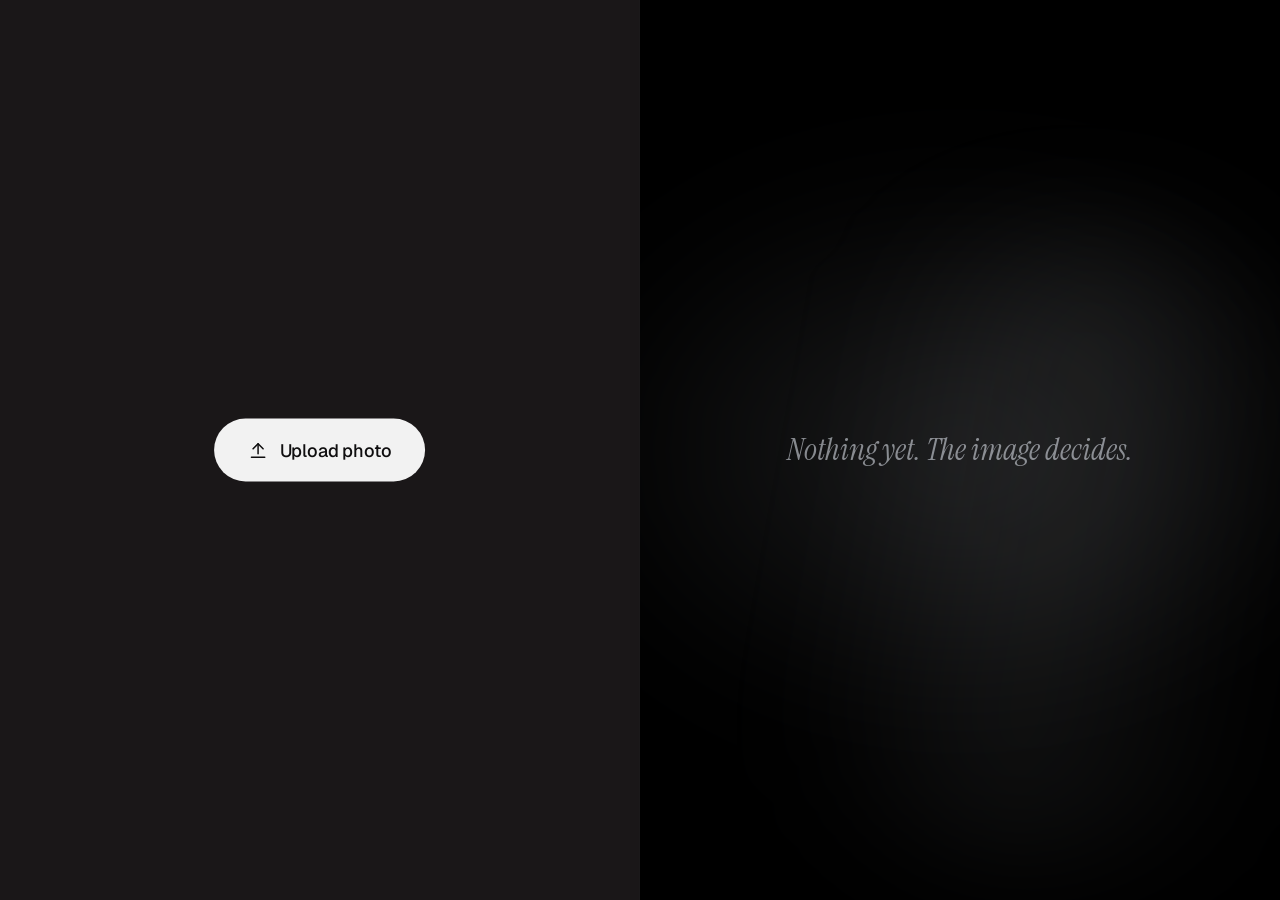
==== index.html @ 2c3cee0a "Add prototype skeleton: fake upload, reading moment, veil, end screen Two halves (photo left, design" ====
<!doctype html>
<html lang="en">
<head>
  <meta charset="utf-8">
  <meta name="viewport" content="width=device-width, initial-scale=1, viewport-fit=cover">
  <title>Color Shift</title>
  <meta name="description" content="Upload a photo, get a pushed design direction for a music app.">
  <meta name="theme-color" content="#0f0e0f">
  <link rel="preconnect" href="https://fonts.googleapis.com">
  <link rel="preconnect" href="https://fonts.gstatic.com" crossorigin>
  <link href="https://fonts.googleapis.com/css2?family=Geist:wght@400;500&family=Geist+Mono:wght@400&family=Instrument+Serif:ital@0;1&display=swap" rel="stylesheet">
  <link rel="stylesheet" href="app.css">
</head>
<body>
  <main class="app">

    <!-- LEFT HALF: the "uploaded" inspiration photo -->
    <section class="source" id="source" aria-label="Inspiration photo">
      <img class="source__photo" id="photo" alt="">

      <a class="source__credit" id="credit" target="_blank" rel="noopener"></a>

      <button class="refresh" id="refresh" type="button" aria-label="Upload again" title="Upload again">
        <svg viewBox="0 0 24 24" width="20" height="20" fill="none" stroke="currentColor"
             stroke-width="1.8" stroke-linecap="round" stroke-linejoin="round" aria-hidden="true">
          <path d="M20 12a8 8 0 1 1-2.34-5.66"/>
          <path d="M20 4v5h-5"/>
        </svg>
      </button>

      <button class="upload" id="upload" type="button">
        <svg viewBox="0 0 24 24" width="20" height="20" fill="none" stroke="currentColor"
             stroke-width="1.8" stroke-linecap="round" stroke-linejoin="round" aria-hidden="true">
          <path d="M12 16V4"/><path d="M6 10l6-6 6 6"/><path d="M4 20h16"/>
        </svg>
        Upload photo
      </button>
    </section>

    <!-- RIGHT HALF: waiting veil → fake reading → the design -->
    <section class="design" id="design" aria-label="Design direction">
      <div class="veil" aria-hidden="true">
        <div class="veil__layer veil__layer--a"></div>
        <div class="veil__layer veil__layer--b"></div>
      </div>

      <p class="waiting" id="waiting">Nothing yet. The image decides.</p>

      <ol class="reading" id="reading" aria-live="polite"></ol>

      <div class="stage" id="stage">
        <div class="screen" id="screen">
          <!-- The music app screen gets built in step 3. -->
        </div>
      </div>

      <footer class="design__bar" id="designBar">
        <span class="design__name" id="styleName"></span>
        <span class="design__words" id="styleWords"></span>
      </footer>
    </section>

    <!-- END STATE: after the 4th photo -->
    <section class="end" id="end" aria-label="End" hidden>
      <div class="veil" aria-hidden="true">
        <div class="veil__layer veil__layer--a"></div>
        <div class="veil__layer veil__layer--b"></div>
      </div>
      <h1 class="end__title">That's the whole playlist.</h1>
      <p class="end__sub">Four photos, four moods. Hit replay?</p>
      <button class="upload end__button" id="restart" type="button">Start over</button>
    </section>

  </main>

  <script src="data/recipes.js"></script>
  <script src="app.js"></script>
</body>
</html>
---- app.css ----
/* ── Tool chrome (quiet, near-black — same scale as MDS's Color Shift) ── */
:root {
  --canvas: #0f0e0f;
  --surface: #1a1718;
  --stroke: #303030;
  --border: #1b191a;
  --silver: 214 218 226;          /* used as rgb(var(--silver) / alpha) */
  --text: #ededed;
  --text-dim: rgb(255 255 255 / 0.55);

  --sans: "Geist", system-ui, sans-serif;
  --mono: "Geist Mono", ui-monospace, monospace;
  --serif: "Instrument Serif", Georgia, serif;

  --ease: cubic-bezier(0.23, 1, 0.32, 1);
}

* { box-sizing: border-box; }

html, body {
  height: 100%;
  margin: 0;
  background: var(--canvas);
  color: var(--text);
  font-family: var(--sans);
  -webkit-font-smoothing: antialiased;
  overflow: hidden;
}

button { font: inherit; color: inherit; cursor: pointer; }
button:active { transform: scale(0.96); }

.app {
  display: grid;
  grid-template-columns: 1fr 1fr;
  height: 100dvh;
}

/* ── Left half: the photo ───────────────────────────────────────────── */
.source {
  position: relative;
  overflow: hidden;
  background: var(--surface);
  border-right: 1px solid var(--border);
}

.source__photo {
  position: absolute;
  inset: 0;
  width: 100%;
  height: 100%;
  object-fit: cover;
  opacity: 0;
  transform: scale(1.03);
  transition: opacity 0.8s var(--ease), transform 1.6s var(--ease);
}
.has-photo .source__photo { opacity: 1; transform: scale(1); }

.source__credit {
  position: absolute;
  top: 18px;
  left: 20px;
  font-family: var(--mono);
  font-size: 11px;
  letter-spacing: 0.02em;
  color: rgb(255 255 255 / 0.75);
  text-decoration: none;
  text-shadow: 0 1px 8px rgb(0 0 0 / 0.5);
  opacity: 0;
  transition: opacity 0.6s var(--ease), color 0.2s;
}
.source__credit:hover { color: #fff; }
.has-photo .source__credit { opacity: 1; }

/* Big centered button — only before the first upload */
.upload {
  position: absolute;
  top: 50%;
  left: 50%;
  translate: -50% -50%;
  display: inline-flex;
  align-items: center;
  gap: 12px;
  padding: 20px 34px;
  border: 0;
  border-radius: 999px;
  background: #f2f2f2;
  color: #0f0e0f;
  font-size: 18px;
  font-weight: 500;
  letter-spacing: -0.01em;
  transition: transform 0.2s var(--ease), background 0.2s, opacity 0.4s var(--ease);
}
.upload:hover { background: #fff; }
.has-photo .upload { opacity: 0; pointer-events: none; }

/* Small refresh icon — top right, once a photo is in */
.refresh {
  position: absolute;
  top: 12px;
  right: 14px;
  display: grid;
  place-items: center;
  width: 40px;
  height: 40px;
  border: 1px solid rgb(255 255 255 / 0.18);
  border-radius: 50%;
  background: rgb(0 0 0 / 0.35);
  -webkit-backdrop-filter: blur(10px);
  backdrop-filter: blur(10px);
  color: #fff;
  opacity: 0;
  pointer-events: none;
  transition: opacity 0.4s var(--ease), background 0.2s, transform 0.2s var(--ease);
}
.refresh:hover { background: rgb(0 0 0 / 0.55); }
.refresh:hover svg { rotate: 40deg; }
.refresh svg { transition: rotate 0.4s var(--ease); }
.has-photo .refresh { opacity: 1; pointer-events: auto; }
.is-reading .refresh { opacity: 0.35; pointer-events: none; }

/* ── Right half: waiting / reading / design ─────────────────────────── */
.design {
  position: relative;
  overflow: hidden;
  background: #000;
}

/* The silver veil: two soft, blurred bands drifting up and down, slowly */
.veil {
  position: absolute;
  inset: 0;
  pointer-events: none;
  transition: opacity 1s var(--ease);
}
.veil__layer {
  position: absolute;
  left: -20%;
  right: -20%;
  height: 70%;
  filter: blur(60px);
  border-radius: 50%;
}
.veil__layer--a {
  top: 15%;
  background: radial-gradient(ellipse at center, rgb(var(--silver) / 0.13), transparent 65%);
  animation: drift 16s ease-in-out infinite alternate;
}
.veil__layer--b {
  top: 25%;
  left: 10%;
  background: linear-gradient(100deg, transparent 20%, rgb(var(--silver) / 0.08) 50%, transparent 80%);
  animation: drift 23s ease-in-out -8s infinite alternate-reverse;
}
@keyframes drift {
  from { transform: translateY(-28%) rotate(-3deg); }
  to   { transform: translateY(28%)  rotate(2deg); }
}

.waiting {
  position: absolute;
  inset: 0;
  display: grid;
  place-items: center;
  margin: 0;
  padding: 24px;
  text-align: center;
  font-family: var(--serif);
  font-style: italic;
  font-size: clamp(22px, 2.4vw, 34px);
  color: rgb(var(--silver) / 0.6);
  transition: opacity 0.6s var(--ease);
}
.has-photo .waiting { opacity: 0; }

/* Fake "reading your photo…" lines */
.reading {
  position: absolute;
  top: 50%;
  left: 50%;
  translate: -50% -50%;
  margin: 0;
  padding: 0;
  list-style: none;
  font-family: var(--mono);
  font-size: 12px;
  letter-spacing: 0.04em;
  color: rgb(var(--silver) / 0.7);
  text-align: center;
  line-height: 2;
}
.reading li {
  opacity: 0;
  translate: 0 6px;
  animation: line-in 0.5s var(--ease) forwards;
}
.reading li.is-done { color: rgb(var(--silver) / 0.3); }
.reading li.is-words {
  margin-top: 10px;
  font-family: var(--serif);
  font-style: italic;
  font-size: 22px;
  letter-spacing: 0;
  color: rgb(var(--silver) / 0.9);
}
@keyframes line-in { to { opacity: 1; translate: 0 0; } }

/* The design: a 1440×900 desktop screen, scaled to fit the half */
.stage {
  position: absolute;
  inset: 0 0 52px 0;
  display: grid;
  place-items: center;
  opacity: 0;
  pointer-events: none;
  transition: opacity 0.9s var(--ease);
}
.screen {
  width: 1440px;
  height: 900px;
  flex: none;
  border-radius: 14px;
  overflow: hidden;
  box-shadow: 0 30px 80px rgb(0 0 0 / 0.6), 0 0 0 1px rgb(255 255 255 / 0.06);
  transform-origin: center;
  transform: scale(var(--fit, 0.4)) translateY(12px);
  transition: transform 1.1s var(--ease);
}
.has-design .stage { opacity: 1; pointer-events: auto; }
.has-design .screen { transform: scale(var(--fit, 0.4)); }
.has-design .veil,
.is-reading .waiting { opacity: 0; }

/* Skeleton placeholder content (replaced in step 3) */
.placeholder {
  height: 100%;
  display: grid;
  place-content: center;
  gap: 18px;
  text-align: center;
  font-family: var(--mono);
  font-size: 22px;
  color: rgb(0 0 0 / 0.55);
}
.placeholder strong {
  font-family: var(--serif);
  font-weight: 400;
  font-size: 120px;
  line-height: 1;
  color: rgb(0 0 0 / 0.8);
}

/* Bottom bar under the design: style name + mood words (later: score, copy buttons) */
.design__bar {
  position: absolute;
  left: 0;
  right: 0;
  bottom: 0;
  height: 52px;
  display: flex;
  align-items: center;
  gap: 14px;
  padding: 0 20px;
  border-top: 1px solid var(--border);
  background: var(--canvas);
  font-family: var(--mono);
  font-size: 11px;
  letter-spacing: 0.03em;
  opacity: 0;
  transition: opacity 0.6s var(--ease) 0.3s;
}
.has-design .design__bar { opacity: 1; }
.design__name { color: var(--text); text-transform: uppercase; }
.design__words { color: var(--text-dim); }

/* ── End state ──────────────────────────────────────────────────────── */
.end {
  position: fixed;
  inset: 0;
  z-index: 10;
  display: grid;
  place-content: center;
  justify-items: center;
  gap: 14px;
  padding: 24px;
  text-align: center;
  background: #000;
  animation: fade-in 0.8s var(--ease);
}
.end[hidden] { display: none; }
.end__title {
  position: relative;
  margin: 0;
  font-family: var(--serif);
  font-weight: 400;
  font-style: italic;
  font-size: clamp(40px, 6vw, 84px);
  line-height: 1;
  color: rgb(var(--silver) / 0.92);
}
.end__sub {
  position: relative;
  margin: 0 0 28px;
  font-family: var(--mono);
  font-size: 13px;
  letter-spacing: 0.04em;
  color: rgb(var(--silver) / 0.55);
}
.end__button { position: relative; top: auto; left: auto; translate: none; }
@keyframes fade-in { from { opacity: 0; } }

/* ── Phone: stacked, photo on top (mobile design comes in step 8) ────── */
@media (max-width: 760px) {
  .app { grid-template-columns: 1fr; grid-template-rows: 42dvh 1fr; }
  .source { border-right: 0; border-bottom: 1px solid var(--border); }
  .upload { padding: 16px 26px; font-size: 16px; }
}

@media (prefers-reduced-motion: reduce) {
  .veil__layer { animation: none; }
  * { transition-duration: 0.01s !important; }
}
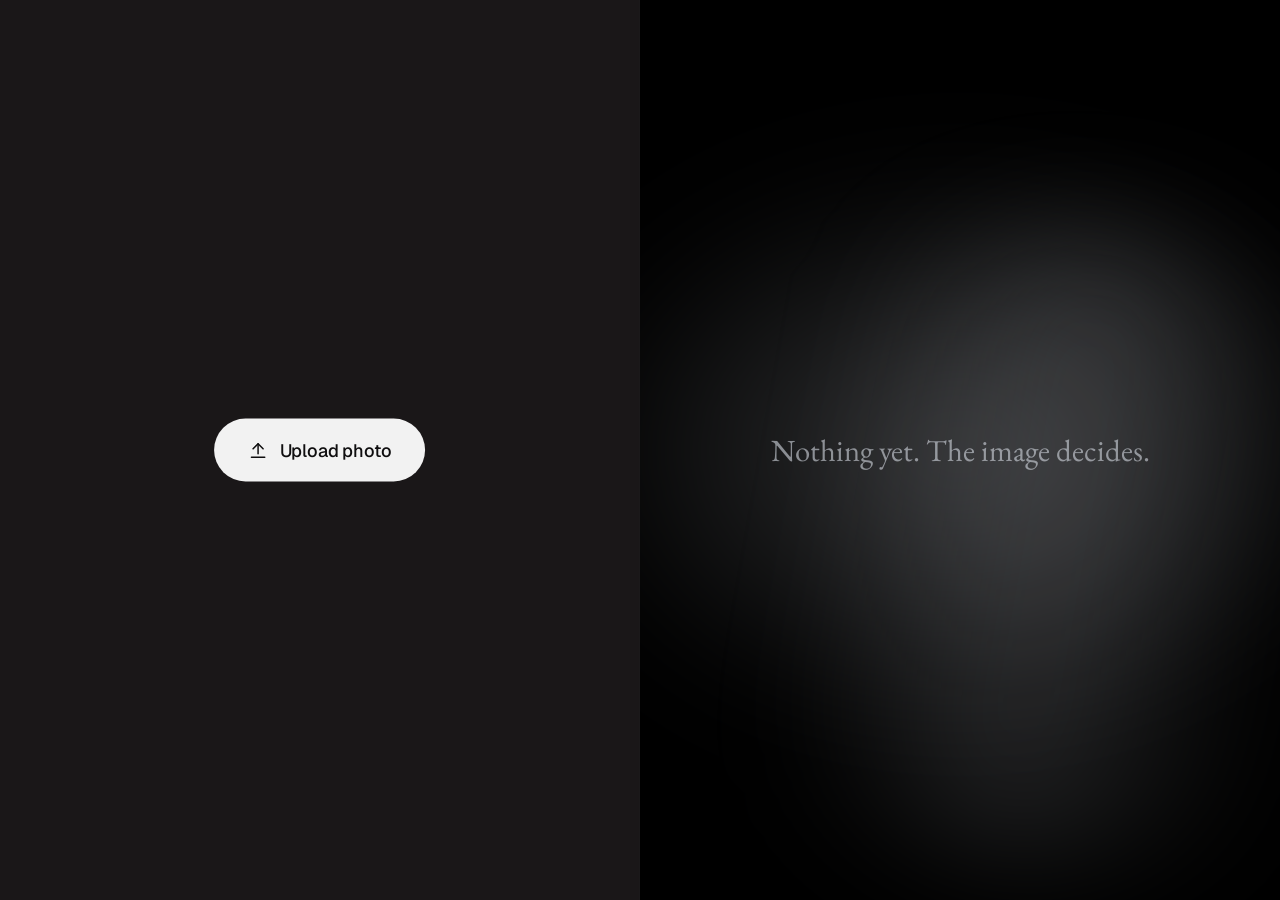
==== commit d7926f42: "First full design pass: 4 music app styles, score, Figma copy - Dunes, Fog, Petal, Neon: desktop + p" ====
--- a/index.html
+++ b/index.html
@@ -8,8 +8,12 @@
   <meta name="theme-color" content="#0f0e0f">
   <link rel="preconnect" href="https://fonts.googleapis.com">
   <link rel="preconnect" href="https://fonts.gstatic.com" crossorigin>
-  <link href="https://fonts.googleapis.com/css2?family=Geist:wght@400;500&family=Geist+Mono:wght@400&family=Instrument+Serif:ital@0;1&display=swap" rel="stylesheet">
+  <!-- Tool fonts -->
+  <link href="https://fonts.googleapis.com/css2?family=Geist:wght@400;500&family=Geist+Mono:wght@400&family=EB+Garamond:wght@400&display=swap" rel="stylesheet">
+  <!-- Style fonts (one pair per recipe) -->
+  <link href="https://fonts.googleapis.com/css2?family=Cormorant+Garamond:ital,wght@1,300&family=DM+Mono:wght@300&family=IM+Fell+English:ital@0;1&family=IBM+Plex+Mono:wght@300;400&family=Anton&family=Bricolage+Grotesque:wght@700;800&family=Big+Shoulders+Display:wght@900&family=JetBrains+Mono:wght@400&display=swap" rel="stylesheet">
   <link rel="stylesheet" href="app.css">
+  <link rel="stylesheet" href="designs.css">
 </head>
 <body>
   <main class="app">
@@ -50,13 +54,16 @@
 
       <div class="stage" id="stage">
         <div class="screen" id="screen">
-          <!-- The music app screen gets built in step 3. -->
+          <!-- Filled in by designs.js, using the recipe in data/recipes.js -->
         </div>
       </div>
 
       <footer class="design__bar" id="designBar">
         <span class="design__name" id="styleName"></span>
         <span class="design__words" id="styleWords"></span>
+        <span class="design__score" id="score" title="Contrast of text on background (WCAG)"></span>
+        <button class="chip" id="copyGuide" type="button">Copy style guide</button>
+        <button class="chip" id="copyScreen" type="button">Copy screen</button>
       </footer>
     </section>
 
@@ -68,12 +75,20 @@
       </div>
       <h1 class="end__title">That's the whole playlist.</h1>
       <p class="end__sub">Four photos, four moods. Hit replay?</p>
-      <button class="upload end__button" id="restart" type="button">Start over</button>
+      <button class="upload end__button" id="restart" type="button">
+        <svg viewBox="0 0 24 24" width="20" height="20" fill="none" stroke="currentColor"
+             stroke-width="1.8" stroke-linecap="round" stroke-linejoin="round" aria-hidden="true">
+          <path d="M4 12a8 8 0 1 0 2.34-5.66"/><path d="M4 4v5h5"/>
+        </svg>
+        Hit replay
+      </button>
     </section>
 
   </main>
 
   <script src="data/recipes.js"></script>
+  <script src="designs.js"></script>
+  <script src="figma.js"></script>
   <script src="app.js"></script>
 </body>
 </html>
--- a/app.css
+++ b/app.css
@@ -10,7 +10,7 @@
 
   --sans: "Geist", system-ui, sans-serif;
   --mono: "Geist Mono", ui-monospace, monospace;
-  --serif: "Instrument Serif", Georgia, serif;
+  --serif: "EB Garamond", Garamond, Georgia, serif;
 
   --ease: cubic-bezier(0.23, 1, 0.32, 1);
 }
@@ -92,7 +92,7 @@
   transition: transform 0.2s var(--ease), background 0.2s, opacity 0.4s var(--ease);
 }
 .upload:hover { background: #fff; }
-.has-photo .upload { opacity: 0; pointer-events: none; }
+.has-photo .source .upload { opacity: 0; pointer-events: none; }
 
 /* Small refresh icon — top right, once a photo is in */
 .refresh {
@@ -143,14 +143,14 @@
 }
 .veil__layer--a {
   top: 15%;
-  background: radial-gradient(ellipse at center, rgb(var(--silver) / 0.13), transparent 65%);
-  animation: drift 16s ease-in-out infinite alternate;
+  background: radial-gradient(ellipse at center, rgb(var(--silver) / 0.24), transparent 65%);
+  animation: drift 14.4s ease-in-out infinite alternate;
 }
 .veil__layer--b {
   top: 25%;
   left: 10%;
-  background: linear-gradient(100deg, transparent 20%, rgb(var(--silver) / 0.08) 50%, transparent 80%);
-  animation: drift 23s ease-in-out -8s infinite alternate-reverse;
+  background: linear-gradient(100deg, transparent 20%, rgb(var(--silver) / 0.16) 50%, transparent 80%);
+  animation: drift 20.7s ease-in-out -8s infinite alternate-reverse;
 }
 @keyframes drift {
   from { transform: translateY(-28%) rotate(-3deg); }
@@ -166,7 +166,6 @@
   padding: 24px;
   text-align: center;
   font-family: var(--serif);
-  font-style: italic;
   font-size: clamp(22px, 2.4vw, 34px);
   color: rgb(var(--silver) / 0.6);
   transition: opacity 0.6s var(--ease);
@@ -198,7 +197,6 @@
 .reading li.is-words {
   margin-top: 10px;
   font-family: var(--serif);
-  font-style: italic;
   font-size: 22px;
   letter-spacing: 0;
   color: rgb(var(--silver) / 0.9);
@@ -218,6 +216,11 @@
 .screen {
   width: 1440px;
   height: 900px;
+  /* Pin the full-size screen to the exact center, then shrink it from there */
+  position: absolute;
+  left: 50%;
+  top: 50%;
+  translate: -50% -50%;
   flex: none;
   border-radius: 14px;
   overflow: hidden;
@@ -230,25 +233,6 @@
 .has-design .screen { transform: scale(var(--fit, 0.4)); }
 .has-design .veil,
 .is-reading .waiting { opacity: 0; }
-
-/* Skeleton placeholder content (replaced in step 3) */
-.placeholder {
-  height: 100%;
-  display: grid;
-  place-content: center;
-  gap: 18px;
-  text-align: center;
-  font-family: var(--mono);
-  font-size: 22px;
-  color: rgb(0 0 0 / 0.55);
-}
-.placeholder strong {
-  font-family: var(--serif);
-  font-weight: 400;
-  font-size: 120px;
-  line-height: 1;
-  color: rgb(0 0 0 / 0.8);
-}
 
 /* Bottom bar under the design: style name + mood words (later: score, copy buttons) */
 .design__bar {
@@ -270,8 +254,32 @@
   transition: opacity 0.6s var(--ease) 0.3s;
 }
 .has-design .design__bar { opacity: 1; }
+.screen--m { width: 390px; height: 844px; border-radius: 44px; }
+
 .design__name { color: var(--text); text-transform: uppercase; }
-.design__words { color: var(--text-dim); }
+.design__words { color: var(--text-dim); margin-right: auto; white-space: nowrap; overflow: hidden; text-overflow: ellipsis; }
+.design__score {
+  padding: 5px 10px;
+  border-radius: 999px;
+  background: var(--surface);
+  color: var(--text);
+  white-space: nowrap;
+}
+.design__score b { color: #8fe3a5; font-weight: 400; margin-right: 6px; }
+.chip {
+  padding: 7px 13px;
+  border: 1px solid var(--stroke);
+  border-radius: 999px;
+  background: transparent;
+  font-family: var(--mono);
+  font-size: 11px;
+  letter-spacing: 0.03em;
+  color: var(--text);
+  white-space: nowrap;
+  transition: background 0.2s, border-color 0.2s, transform 0.2s var(--ease);
+}
+.chip:hover { background: var(--surface); border-color: #454545; }
+.chip.is-done { border-color: #8fe3a5; color: #8fe3a5; }
 
 /* ── End state ──────────────────────────────────────────────────────── */
 .end {
@@ -293,7 +301,6 @@
   margin: 0;
   font-family: var(--serif);
   font-weight: 400;
-  font-style: italic;
   font-size: clamp(40px, 6vw, 84px);
   line-height: 1;
   color: rgb(var(--silver) / 0.92);
@@ -307,6 +314,8 @@
   color: rgb(var(--silver) / 0.55);
 }
 .end__button { position: relative; top: auto; left: auto; translate: none; }
+.end__button svg { transition: rotate 0.5s var(--ease); }
+.end__button:hover svg { rotate: -60deg; }
 @keyframes fade-in { from { opacity: 0; } }
 
 /* ── Phone: stacked, photo on top (mobile design comes in step 8) ────── */
@@ -314,6 +323,9 @@
   .app { grid-template-columns: 1fr; grid-template-rows: 42dvh 1fr; }
   .source { border-right: 0; border-bottom: 1px solid var(--border); }
   .upload { padding: 16px 26px; font-size: 16px; }
+  .design__words, #copyScreen { display: none; }
+  .design__name { margin-right: auto; }
+  .design__bar { gap: 8px; padding: 0 12px; }
 }
 
 @media (prefers-reduced-motion: reduce) {
--- a/designs.css
+++ b/designs.css
@@ -0,0 +1,370 @@
+/* DESIGNS — the music app screens.
+   Colors & fonts come from the recipe as CSS variables:
+   --bg --surface --text --muted --accent --glow --display --body
+   Desktop canvas: 1440×900 · Phone canvas: 390×844                       */
+
+.ms {
+  position: relative;
+  width: 100%;
+  height: 100%;
+  overflow: hidden;
+  background: var(--bg);
+  color: var(--text);
+  font-family: var(--body);
+}
+.ms * { box-sizing: border-box; margin: 0; }
+.ms > * { position: absolute; }
+.ms button { border: 0; background: none; padding: 0; color: inherit; cursor: pointer; }
+.ms svg { width: 100%; height: 100%; display: block; }
+.ms ol { list-style: none; padding: 0; }
+
+.grain {
+  inset: 0;
+  pointer-events: none;
+  opacity: 0.35;
+  mix-blend-mode: multiply;
+  background-image: url("data:image/svg+xml;utf8,<svg xmlns='http://www.w3.org/2000/svg' width='220' height='220'><filter id='n'><feTurbulence type='fractalNoise' baseFrequency='.85' numOctaves='2' stitchTiles='stitch'/><feColorMatrix values='0 0 0 0 0.35 0 0 0 0 0.25 0 0 0 0 0.15 0 0 0 .55 0'/></filter><rect width='100%' height='100%' filter='url(%23n)'/></svg>");
+}
+
+/* ═════ DUNES ══════════════════════════════════════════════════════════ */
+.ms--dunes { --pad: 120px; }
+
+.du-sun {
+  width: 760px; height: 760px;
+  left: -60px; top: -210px;
+  border-radius: 50%;
+  background: radial-gradient(circle at 50% 55%, var(--glow) 0%, color-mix(in srgb, var(--glow) 55%, var(--bg)) 42%, transparent 70%);
+}
+
+.du-nav {
+  top: 48px; left: var(--pad); right: var(--pad);
+  display: flex; gap: 72px;
+  font-size: 12px; letter-spacing: 0.32em; text-transform: uppercase; font-weight: 300;
+  color: var(--muted);
+}
+.du-nav .is-on { color: var(--text); }
+
+.du-hero { left: var(--pad); top: 170px; }
+.du-kicker {
+  font-size: 12px; letter-spacing: 0.32em; text-transform: uppercase; font-weight: 300; color: var(--muted);
+}
+.du-title {
+  font-family: var(--display); font-weight: 300; font-style: italic;
+  font-size: 300px; line-height: 0.85; letter-spacing: -0.03em;
+  margin: 22px 0 18px -14px;
+}
+.du-artist { font-size: 13px; letter-spacing: 0.32em; text-transform: uppercase; font-weight: 300; }
+
+.du-arches { right: var(--pad); top: 150px; display: flex; gap: 36px; align-items: flex-start; }
+.du-arch { width: 168px; }
+.du-arch span {
+  display: block; width: 168px; height: 250px;
+  border-radius: 999px 999px 0 0;
+  background: linear-gradient(180deg, var(--glow), var(--surface) 70%);
+}
+.du-arch--2 { margin-top: 90px; }
+.du-arch--2 span { background: linear-gradient(180deg, var(--surface) 0%, var(--accent) 140%); }
+.du-arch--3 { margin-top: 40px; }
+.du-arch--3 span {
+  background:
+    radial-gradient(circle at 50% 68%, var(--accent) 0 26px, transparent 27px),
+    linear-gradient(180deg, var(--bg), var(--surface));
+  box-shadow: inset 0 0 0 1px color-mix(in srgb, var(--text) 18%, transparent);
+}
+.du-arch figcaption {
+  margin-top: 16px;
+  font-family: var(--display); font-style: italic; font-weight: 300; font-size: 24px;
+}
+
+.du-horizon { left: var(--pad); right: var(--pad); top: 668px; height: 40px; }
+.du-line { position: absolute; left: 0; right: 0; top: 20px; height: 1px; background: color-mix(in srgb, var(--text) 30%, transparent); }
+.du-line i { position: absolute; left: 0; top: -1px; height: 3px; background: var(--accent); }
+.du-play {
+  position: absolute; top: 20px;
+  width: 92px; height: 92px; translate: -50% -50%;
+  border-radius: 50% !important;
+  background: var(--bg) !important;
+  border: 1px solid var(--text) !important;
+  font-family: var(--display); font-style: italic; font-weight: 300; font-size: 26px;
+}
+.du-time { position: absolute; top: 44px; font-size: 11px; letter-spacing: 0.2em; color: var(--muted); }
+.du-time--a { left: 0; } .du-time--b { right: 0; }
+
+.du-tracks {
+  left: var(--pad); right: var(--pad); top: 780px;
+  display: flex; justify-content: space-between;
+  font-size: 12px; letter-spacing: 0.32em; text-transform: uppercase; font-weight: 300;
+  color: var(--muted);
+}
+.du-tracks .is-on { color: var(--text); }
+
+/* Dunes · phone */
+.screen--m .ms--dunes { --pad: 32px; }
+.du-nav--m { top: 64px; gap: 40px; font-size: 10px; }
+.du-sun--m { width: 520px; height: 520px; left: -65px; top: -60px; }
+.du-hero--m { top: 250px; left: 0; right: 0; text-align: center; }
+.du-hero--m .du-title { font-size: 150px; margin: 18px 0 14px; }
+.du-hero--m .du-kicker, .du-hero--m .du-artist { font-size: 10px; }
+.du-horizon--m { top: 590px; }
+.du-horizon--m .du-play { width: 72px; height: 72px; font-size: 20px; }
+.du-tracks--m {
+  top: 690px; flex-wrap: wrap; justify-content: center; gap: 12px 20px; font-size: 10px;
+}
+
+/* ═════ FOG ════════════════════════════════════════════════════════════ */
+.fo-nav {
+  left: 44px; top: 0; bottom: 0;
+  display: flex; flex-direction: column; justify-content: center; gap: 44px;
+  writing-mode: vertical-rl; rotate: 180deg;
+  font-size: 12px; letter-spacing: 0.4em; text-transform: lowercase; font-weight: 300;
+  color: var(--muted);
+}
+.fo-nav .is-on { color: var(--text); }
+
+.fo-cover {
+  object-fit: cover;
+  filter: grayscale(1) contrast(0.9) brightness(0.85);
+  mix-blend-mode: luminosity;
+  -webkit-mask-image: radial-gradient(closest-side, #000 45%, transparent 100%);
+  mask-image: radial-gradient(closest-side, #000 45%, transparent 100%);
+}
+.fo-cover--1 { left: 150px; top: 90px; width: 560px; height: 560px; opacity: 0.9; }
+.fo-cover--2 { left: 560px; top: 380px; width: 360px; height: 360px; opacity: 0.55; }
+.fo-cover--3 { left: 120px; top: 560px; width: 300px; height: 300px; opacity: 0.4; }
+
+
+.fo-glass {
+  left: 830px; top: 96px; width: 500px; height: 590px;
+  padding: 48px 44px;
+  border-radius: 28px;
+  background: color-mix(in srgb, var(--surface) 55%, transparent);
+  -webkit-backdrop-filter: blur(26px);
+  backdrop-filter: blur(26px);
+  border: 1px solid color-mix(in srgb, var(--text) 12%, transparent);
+}
+.fo-kicker { font-size: 11px; letter-spacing: 0.4em; color: var(--muted); font-weight: 300; }
+.fo-album { font-family: var(--display); font-style: italic; font-weight: 400; font-size: 76px; line-height: 1; margin: 22px 0 8px; }
+.fo-artist { font-size: 13px; letter-spacing: 0.2em; color: var(--muted); font-weight: 300; }
+.fo-list { margin-top: 44px; }
+.fo-list li {
+  display: flex; align-items: baseline; gap: 22px;
+  padding: 13px 0;
+  border-top: 1px solid color-mix(in srgb, var(--text) 9%, transparent);
+  font-size: 15px; font-weight: 300; color: var(--muted);
+}
+.fo-list li span { font-size: 11px; opacity: 0.7; }
+.fo-list li em { margin-left: auto; font-style: normal; font-size: 12px; }
+.fo-list li.is-on { color: var(--text); }
+.fo-list li.is-on::before {
+  content: ''; width: 6px; height: 6px; border-radius: 50%; margin-left: -16px; margin-right: -12px;
+  background: var(--glow); box-shadow: 0 0 12px 3px color-mix(in srgb, var(--glow) 70%, transparent);
+  align-self: center;
+}
+
+.fo-player { left: 830px; width: 500px; top: 730px; display: flex; align-items: center; gap: 26px; }
+.fo-btn { width: 22px; height: 22px; color: var(--muted); }
+.fo-btn--play {
+  position: relative;
+  width: 64px; height: 64px; padding: 21px !important;
+  border-radius: 50%;
+  border: 1px solid color-mix(in srgb, var(--text) 40%, transparent) !important;
+  color: var(--text);
+}
+.fo-btn--play i {
+  position: absolute; right: 4px; top: 4px; width: 8px; height: 8px; border-radius: 50%;
+  background: var(--glow); box-shadow: 0 0 14px 4px color-mix(in srgb, var(--glow) 60%, transparent);
+}
+.fo-progress {
+  position: relative; flex: 1; height: 1px;
+  background-image: linear-gradient(90deg, color-mix(in srgb, var(--text) 40%, transparent) 50%, transparent 50%);
+  background-size: 6px 1px;
+}
+.fo-progress i { position: absolute; left: 0; top: 0; height: 1px; background: var(--text); }
+
+
+/* Fog · phone */
+.fo-cover--m { left: -60px; top: -20px; width: 510px; height: 560px; opacity: 0.9; }
+.fo-glass--m { left: 18px; right: 18px; width: auto; top: 470px; height: auto; bottom: 34px; padding: 32px 28px; border-radius: 24px; }
+.fo-glass--m .fo-album { font-size: 54px; margin-top: 14px; }
+.fo-glass--m .fo-progress { flex: none; margin: 36px 0 30px; width: 100%; }
+.fo-player--m { position: static; width: auto; justify-content: center; gap: 46px; }
+
+/* ═════ PETAL ══════════════════════════════════════════════════════════ */
+.pe-title {
+  left: -18px; top: -70px;
+  font-family: var(--display); font-weight: 400; text-transform: uppercase;
+  font-size: 470px; line-height: 0.9; letter-spacing: -0.01em;
+  white-space: nowrap; color: var(--text);
+}
+.pe-nav { right: 40px; top: 36px; display: flex; gap: 10px; z-index: 2; }
+.pe-nav span {
+  padding: 12px 22px; border-radius: 999px;
+  border: 3px solid var(--text); background: var(--surface);
+  font-weight: 800; font-size: 17px;
+  box-shadow: 4px 4px 0 var(--text);
+}
+.pe-nav .is-on { background: var(--accent); }
+
+.pe-blob { display: grid; place-items: center; border: 4px solid var(--text); box-shadow: 10px 10px 0 var(--text); }
+.pe-blob b { font-family: var(--display); font-weight: 400; font-size: 64px; }
+.pe-blob--1 {
+  left: 70px; top: 420px; width: 330px; height: 310px;
+  border-radius: 62% 38% 55% 45% / 48% 60% 40% 52%;
+  background: var(--accent); rotate: -8deg;
+}
+.pe-blob--2 {
+  left: 330px; top: 560px; width: 230px; height: 240px;
+  border-radius: 40% 60% 35% 65% / 60% 40% 60% 40%;
+  background: var(--text); color: var(--bg); rotate: 12deg;
+}
+.pe-blob--3 {
+  left: 90px; top: 690px; width: 200px; height: 170px;
+  border-radius: 50% 50% 46% 54% / 62% 58% 42% 38%;
+  background: var(--surface); rotate: -4deg;
+}
+.pe-blob--3 i { position: absolute; width: 60px; height: 60px; border-radius: 50%; background: var(--accent); border: 4px solid var(--text); right: -18px; top: -18px; }
+
+.pe-list { left: 720px; right: 40px; top: 400px; display: grid; gap: 14px; }
+.pe-list li {
+  display: flex; align-items: center; gap: 22px;
+  height: 64px; padding: 0 28px;
+  border-radius: 999px; border: 3px solid var(--text);
+  background: var(--surface);
+  font-weight: 800; font-size: 24px; letter-spacing: -0.01em;
+  box-shadow: 6px 6px 0 var(--text);
+}
+.pe-list li span { font-size: 15px; }
+.pe-list li em { margin-left: auto; font-style: normal; font-size: 16px; }
+.pe-list li.is-on { background: var(--accent); translate: -14px 0; }
+
+.pe-play {
+  left: 560px; top: 650px; width: 190px; height: 190px;
+  border-radius: 50% !important; padding: 52px !important;
+  background: var(--accent) !important; border: 5px solid var(--text) !important;
+  box-shadow: 12px 12px 0 var(--text); rotate: -10deg;
+  color: var(--text) !important; z-index: 2;
+}
+.pe-play span {
+  position: absolute; left: 50%; bottom: -22px; translate: -50% 0; rotate: 6deg;
+  padding: 6px 14px; border-radius: 999px; background: var(--text); color: var(--accent);
+  font-weight: 800; font-size: 18px; white-space: nowrap;
+}
+
+.pe-bar { left: 720px; right: 40px; top: 800px; display: flex; align-items: center; gap: 16px; font-weight: 800; font-size: 16px; }
+.pe-bar span:first-of-type { order: -1; }
+.pe-track {
+  position: relative; flex: 1; height: 26px; border-radius: 999px;
+  border: 3px solid var(--text); background: var(--surface); overflow: hidden;
+}
+.pe-track i { position: absolute; inset: 0 auto 0 0; background: var(--accent); border-right: 3px solid var(--text); }
+
+/* Petal · phone */
+.pe-title--m { left: 14px; top: 40px; font-size: 250px; line-height: 0.8; }
+.pe-blob--m { left: 150px; top: 380px; width: 230px; height: 220px; }
+.pe-play--m { left: 30px; top: 520px; width: 140px; height: 140px; padding: 38px !important; }
+.pe-artist { left: 24px; right: 24px; top: 680px; text-align: right; font-weight: 800; font-size: 22px; }
+.pe-bar--m { left: 24px; right: 24px; top: 726px; font-size: 13px; }
+.pe-nav--m { left: 18px; right: 18px; top: auto; bottom: 22px; justify-content: space-between; }
+.pe-nav--m span { padding: 8px 16px; font-size: 14px; }
+
+/* ═════ NEON ═══════════════════════════════════════════════════════════ */
+.ms--neon { --cyan: var(--accent); --pink: var(--glow); }
+
+.ne-ticker {
+  left: 0; right: 0; top: 0; height: 42px; overflow: hidden;
+  border-bottom: 1px solid var(--cyan);
+  box-shadow: 0 0 18px color-mix(in srgb, var(--cyan) 45%, transparent);
+  font-size: 13px; text-transform: uppercase; letter-spacing: 0.14em; color: var(--cyan);
+  display: flex; align-items: center;
+}
+.ne-ticker__track { display: flex; white-space: nowrap; animation: ne-scroll 40s linear infinite; }
+.ne-ticker__track span { padding-right: 0; }
+@keyframes ne-scroll { to { transform: translateX(-50%); } }
+
+.ne-signs {
+  left: 34px; top: 92px;
+  display: flex; flex-direction: column; gap: 16px;
+}
+.ne-signs span {
+  writing-mode: vertical-rl; text-orientation: upright;
+  padding: 16px 9px;
+  font-family: var(--display); font-weight: 900; font-size: 22px; letter-spacing: -0.06em; text-transform: uppercase;
+  border: 1.5px solid color-mix(in srgb, var(--pink) 60%, transparent);
+  color: var(--pink);
+}
+.ne-signs .is-on {
+  color: var(--cyan); border-color: var(--cyan);
+  box-shadow: 0 0 14px color-mix(in srgb, var(--cyan) 60%, transparent), inset 0 0 14px color-mix(in srgb, var(--cyan) 30%, transparent);
+  text-shadow: 0 0 10px var(--cyan);
+}
+
+.ne-title {
+  left: 130px; top: 34px;
+  font-family: var(--display); font-weight: 900; text-transform: uppercase;
+  font-size: 330px; line-height: 1; letter-spacing: -0.03em;
+  color: transparent;
+  -webkit-text-stroke: 2px var(--cyan);
+  text-shadow: 0 0 22px color-mix(in srgb, var(--cyan) 55%, transparent);
+}
+.ne-title::after {
+  content: attr(data-text); position: absolute; left: 10px; top: 6px;
+  -webkit-text-stroke: 2px var(--pink); opacity: 0.75; mix-blend-mode: screen;
+  text-shadow: 0 0 22px color-mix(in srgb, var(--pink) 55%, transparent);
+}
+
+.ne-grid {
+  left: 140px; top: 380px; width: 900px;
+  display: grid; grid-template-columns: repeat(3, 1fr); gap: 26px 30px;
+}
+.ne-tile { position: relative; height: 170px; border: 1.5px solid var(--cyan); background: var(--surface);
+  box-shadow: 0 0 16px color-mix(in srgb, var(--cyan) 45%, transparent); }
+.ne-tile img { width: 100%; height: 100%; object-fit: cover; display: block; filter: saturate(1.35) contrast(1.1); }
+.ne-tile figcaption {
+  position: absolute; left: 10px; bottom: -22px;
+  font-size: 11px; text-transform: uppercase; letter-spacing: 0.14em; color: var(--text);
+}
+.ne-tile figcaption em { font-style: normal; color: var(--muted); margin-left: 8px; }
+.ne-tile--1 { rotate: -2deg; }
+.ne-tile--2 { rotate: 1.4deg; translate: 0 18px; border-color: var(--pink); box-shadow: 0 0 16px color-mix(in srgb, var(--pink) 50%, transparent); }
+.ne-tile--3 { rotate: -0.6deg; translate: 8px -10px; }
+.ne-tile--4 { rotate: 1deg; translate: -12px 6px; border-color: var(--pink); box-shadow: 0 0 16px color-mix(in srgb, var(--pink) 50%, transparent); }
+.ne-tile--5 { rotate: -1.8deg; translate: 0 20px; }
+.ne-tile--6 { rotate: 2.4deg; }
+
+.ne-queue { right: 40px; top: 92px; width: 300px; font-size: 13px; }
+.ne-label { color: var(--pink); letter-spacing: 0.2em; text-transform: uppercase; margin-bottom: 18px !important; }
+.ne-queue li { display: flex; gap: 16px; padding: 11px 0; border-bottom: 1px solid color-mix(in srgb, var(--cyan) 18%, transparent); color: var(--muted); text-transform: uppercase; letter-spacing: 0.08em; }
+.ne-queue li em { margin-left: auto; font-style: normal; }
+.ne-queue li.is-on { color: var(--cyan); text-shadow: 0 0 10px var(--cyan); }
+
+.ne-player {
+  left: 0; right: 0; bottom: 0; height: 104px;
+  display: flex; align-items: center; gap: 30px; padding: 0 40px;
+  border-top: 1px solid var(--pink);
+  box-shadow: 0 0 22px color-mix(in srgb, var(--pink) 40%, transparent);
+  background: color-mix(in srgb, var(--surface) 80%, transparent);
+}
+.ne-play {
+  flex: none; width: 58px; height: 58px; padding: 16px !important;
+  border: 1.5px solid var(--cyan) !important; color: var(--cyan) !important;
+  box-shadow: 0 0 14px color-mix(in srgb, var(--cyan) 60%, transparent), inset 0 0 12px color-mix(in srgb, var(--cyan) 30%, transparent);
+}
+.ne-wave { flex: 1; height: 56px; display: flex; align-items: center; gap: 3px; }
+.ne-wave i { flex: 1; background: color-mix(in srgb, var(--muted) 40%, transparent); }
+.ne-wave i.is-on { background: linear-gradient(var(--cyan), var(--pink)); box-shadow: 0 0 8px color-mix(in srgb, var(--cyan) 50%, transparent); }
+.ne-time { font-size: 13px; letter-spacing: 0.12em; color: var(--text); }
+
+.scanlines {
+  inset: 0; pointer-events: none; opacity: 0.18;
+  background: repeating-linear-gradient(0deg, rgb(255 255 255 / 0.08) 0 1px, transparent 1px 3px);
+}
+
+/* Neon · phone */
+.ne-title--m { left: 18px; top: 50px; font-size: 168px; }
+.ne-tile--m { left: 34px; right: 34px; top: 300px; height: 280px; rotate: -2.5deg; }
+.ne-tile--m figcaption { bottom: -26px; }
+.ne-player--m { bottom: 96px; height: auto; padding: 0 24px; gap: 16px; flex-wrap: wrap; border: 0; box-shadow: none; background: none; }
+.ne-player--m .ne-wave { flex: 1 1 100%; height: 48px; }
+.ne-player--m .ne-play { margin-left: auto; }
+.ne-signs--m { left: 18px; right: 18px; top: auto; bottom: 22px; flex-direction: row; justify-content: space-between; }
+.ne-signs--m span { writing-mode: horizontal-tb; padding: 8px 14px; font-size: 18px; letter-spacing: 0.02em; }
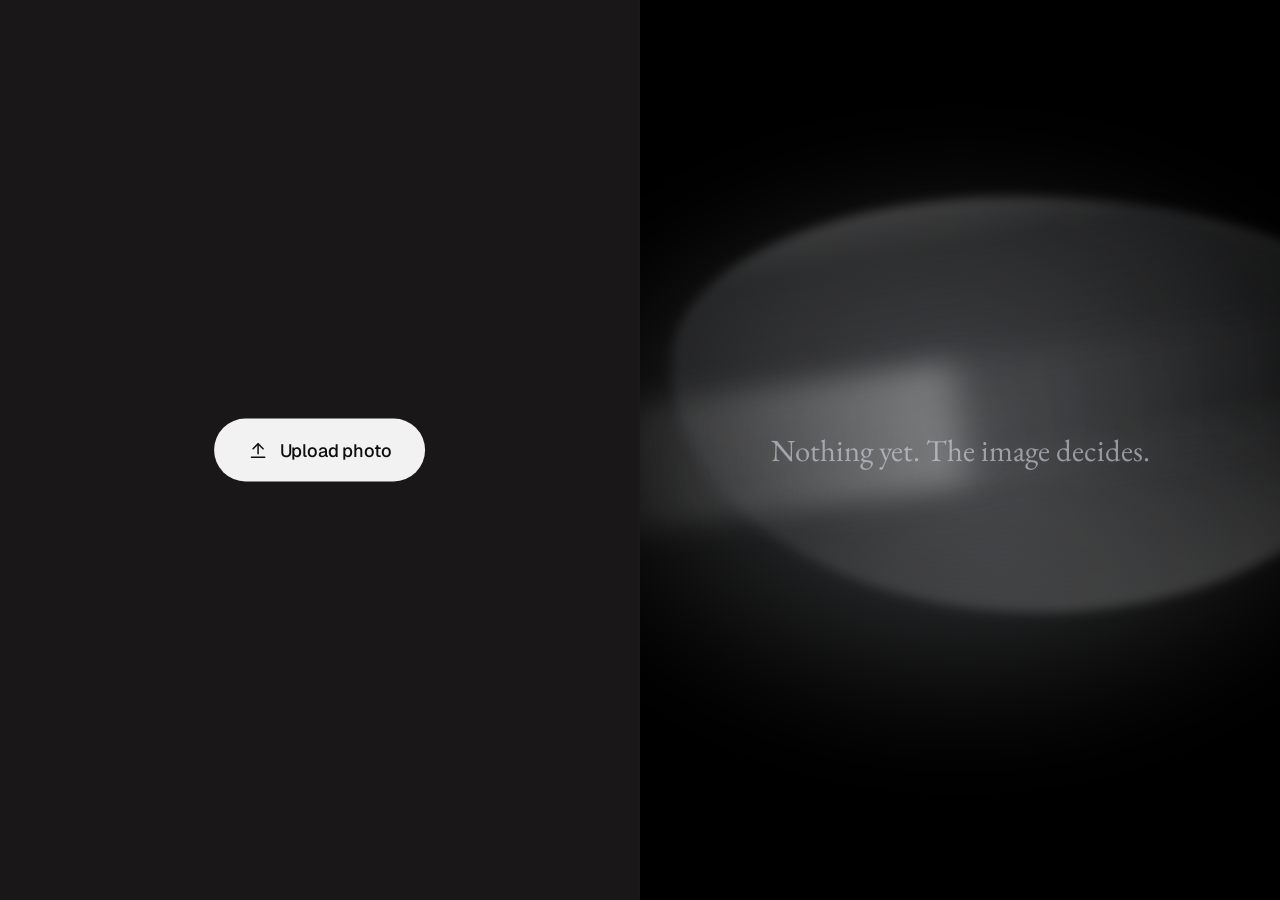
==== commit a8076e76: "Warm and Calm is the first photo's design: live prototype in the flow + expand to full screen - Reci" ====
--- a/index.html
+++ b/index.html
@@ -58,6 +58,21 @@
         </div>
       </div>
 
+      <button class="refresh expand" id="expand" type="button" aria-label="Expand design" title="Expand">
+        <svg viewBox="0 0 24 24" width="20" height="20" fill="none" stroke="currentColor"
+             stroke-width="1.8" stroke-linecap="round" stroke-linejoin="round" aria-hidden="true">
+          <path d="M14 4h6v6"/><path d="M20 4l-6 6"/><path d="M10 20H4v-6"/><path d="M4 20l6-6"/>
+        </svg>
+      </button>
+
+      <!-- Close button for full-screen designs that don't have their own collapse button -->
+      <button class="refresh expand-close" id="expandClose" type="button" aria-label="Close full screen" title="Close">
+        <svg viewBox="0 0 24 24" width="20" height="20" fill="none" stroke="currentColor"
+             stroke-width="1.8" stroke-linecap="round" stroke-linejoin="round" aria-hidden="true">
+          <path d="M20 4l-6 6"/><path d="M14 5v5h5"/><path d="M4 20l6-6"/><path d="M5 14h5v5"/>
+        </svg>
+      </button>
+
       <footer class="design__bar" id="designBar">
         <span class="design__name" id="styleName"></span>
         <span class="design__words" id="styleWords"></span>
--- a/app.css
+++ b/app.css
@@ -138,19 +138,45 @@
   left: -20%;
   right: -20%;
   height: 70%;
-  filter: blur(60px);
   border-radius: 50%;
 }
+/* Soft silver glow behind the glass */
 .veil__layer--a {
   top: 15%;
-  background: radial-gradient(ellipse at center, rgb(var(--silver) / 0.24), transparent 65%);
-  animation: drift 14.4s ease-in-out infinite alternate;
-}
+  filter: blur(40px);
+  background: radial-gradient(ellipse at center, rgb(var(--silver) / 0.30), rgb(var(--silver) / 0.10) 45%, transparent 68%);
+  animation: drift 11.5s ease-in-out infinite alternate;
+}
+/* The glass sheet: bright top edge, faint body, soft bottom edge */
 .veil__layer--b {
-  top: 25%;
-  left: 10%;
-  background: linear-gradient(100deg, transparent 20%, rgb(var(--silver) / 0.16) 50%, transparent 80%);
-  animation: drift 20.7s ease-in-out -8s infinite alternate-reverse;
+  top: 22%;
+  left: 5%;
+  height: 46%;
+  filter: blur(6px);
+  border-radius: 46% 54% 50% 50% / 40% 40% 60% 60%;
+  background: linear-gradient(170deg,
+    rgb(255 255 255 / 0.30) 0%,
+    rgb(var(--silver) / 0.12) 18%,
+    rgb(var(--silver) / 0.04) 55%,
+    rgb(255 255 255 / 0.18) 92%,
+    transparent 100%);
+  box-shadow: inset 0 1px 0 rgb(255 255 255 / 0.35), inset 0 -1px 0 rgb(255 255 255 / 0.12);
+  mix-blend-mode: screen;
+  animation: drift 16.6s ease-in-out -8s infinite alternate-reverse;
+}
+/* A light streak gliding across the glass */
+.veil::after {
+  content: '';
+  position: absolute;
+  left: -30%;
+  right: -30%;
+  top: 40%;
+  height: 14%;
+  rotate: -8deg;
+  filter: blur(14px);
+  background: linear-gradient(90deg, transparent 10%, rgb(255 255 255 / 0.30) 48%, rgb(255 255 255 / 0.05) 52%, transparent 90%);
+  mix-blend-mode: screen;
+  animation: drift 13s ease-in-out -4s infinite alternate;
 }
 @keyframes drift {
   from { transform: translateY(-28%) rotate(-3deg); }
@@ -234,6 +260,41 @@
 .has-design .veil,
 .is-reading .waiting { opacity: 0; }
 
+/* A live design (an interactive prototype page) sits inside the screen frame */
+.screen .live { display: block; width: 100%; height: 100%; border: 0; }
+
+/* Expand button: top right of the design half, mirrors the refresh button on the photo */
+.app .expand, .app .expand-close { opacity: 0; pointer-events: none; }  /* hidden until needed */
+.app.has-design .expand { opacity: 1; pointer-events: auto; }
+.expand:hover svg, .expand-close:hover svg { rotate: none; }  /* no spin, unlike refresh */
+.expand svg, .expand-close svg { transition: scale 0.25s var(--ease); }
+.expand:hover svg { scale: 1.12; }
+.expand-close:hover svg { scale: 0.88; }
+.expand-close { position: fixed; z-index: 52; }
+
+/* Full screen: the design fills the window at the largest size that fits */
+.design::before {
+  content: '';
+  position: fixed;
+  inset: 0;
+  z-index: 50;
+  background: rgb(0 0 0 / 0.92);
+  opacity: 0;
+  pointer-events: none;
+  transition: opacity 0.4s var(--ease);
+}
+.is-expanded .design::before { opacity: 1; pointer-events: auto; }
+.is-expanded .screen {
+  position: fixed;
+  z-index: 51;
+  border-radius: 0;
+  transform: scale(var(--fit-full, 1));
+  animation: expand-in 0.5s var(--ease);
+}
+@keyframes expand-in { from { opacity: 0; } }
+/* designs without their own collapse button get the tool's close button */
+.app.is-expanded:not(.is-live) .expand-close { opacity: 1; pointer-events: auto; }
+
 /* Bottom bar under the design: style name + mood words (later: score, copy buttons) */
 .design__bar {
   position: absolute;
@@ -329,6 +390,6 @@
 }
 
 @media (prefers-reduced-motion: reduce) {
-  .veil__layer { animation: none; }
+  .veil__layer, .veil::after { animation: none; }
   * { transition-duration: 0.01s !important; }
 }
--- a/designs.css
+++ b/designs.css
@@ -23,7 +23,10 @@
   pointer-events: none;
   opacity: 0.35;
   mix-blend-mode: multiply;
-  background-image: url("data:image/svg+xml;utf8,<svg xmlns='http://www.w3.org/2000/svg' width='220' height='220'><filter id='n'><feTurbulence type='fractalNoise' baseFrequency='.85' numOctaves='2' stitchTiles='stitch'/><feColorMatrix values='0 0 0 0 0.35 0 0 0 0 0.25 0 0 0 0 0.15 0 0 0 .55 0'/></filter><rect width='100%' height='100%' filter='url(%23n)'/></svg>");
+  /* One big tile, no repeats: small repeating tiles showed faint seams (a grid) when the screen is scaled down */
+  background-size: 1440px 1440px;
+  background-repeat: no-repeat;
+  background-image: url("data:image/svg+xml;utf8,<svg xmlns='http://www.w3.org/2000/svg' width='1440' height='1440'><filter id='n'><feTurbulence type='fractalNoise' baseFrequency='.85' numOctaves='2' stitchTiles='stitch'/><feColorMatrix values='0 0 0 0 0.35 0 0 0 0 0.25 0 0 0 0 0.15 0 0 0 .55 0'/></filter><rect width='100%' height='100%' filter='url(%23n)'/></svg>");
 }
 
 /* ═════ DUNES ══════════════════════════════════════════════════════════ */
